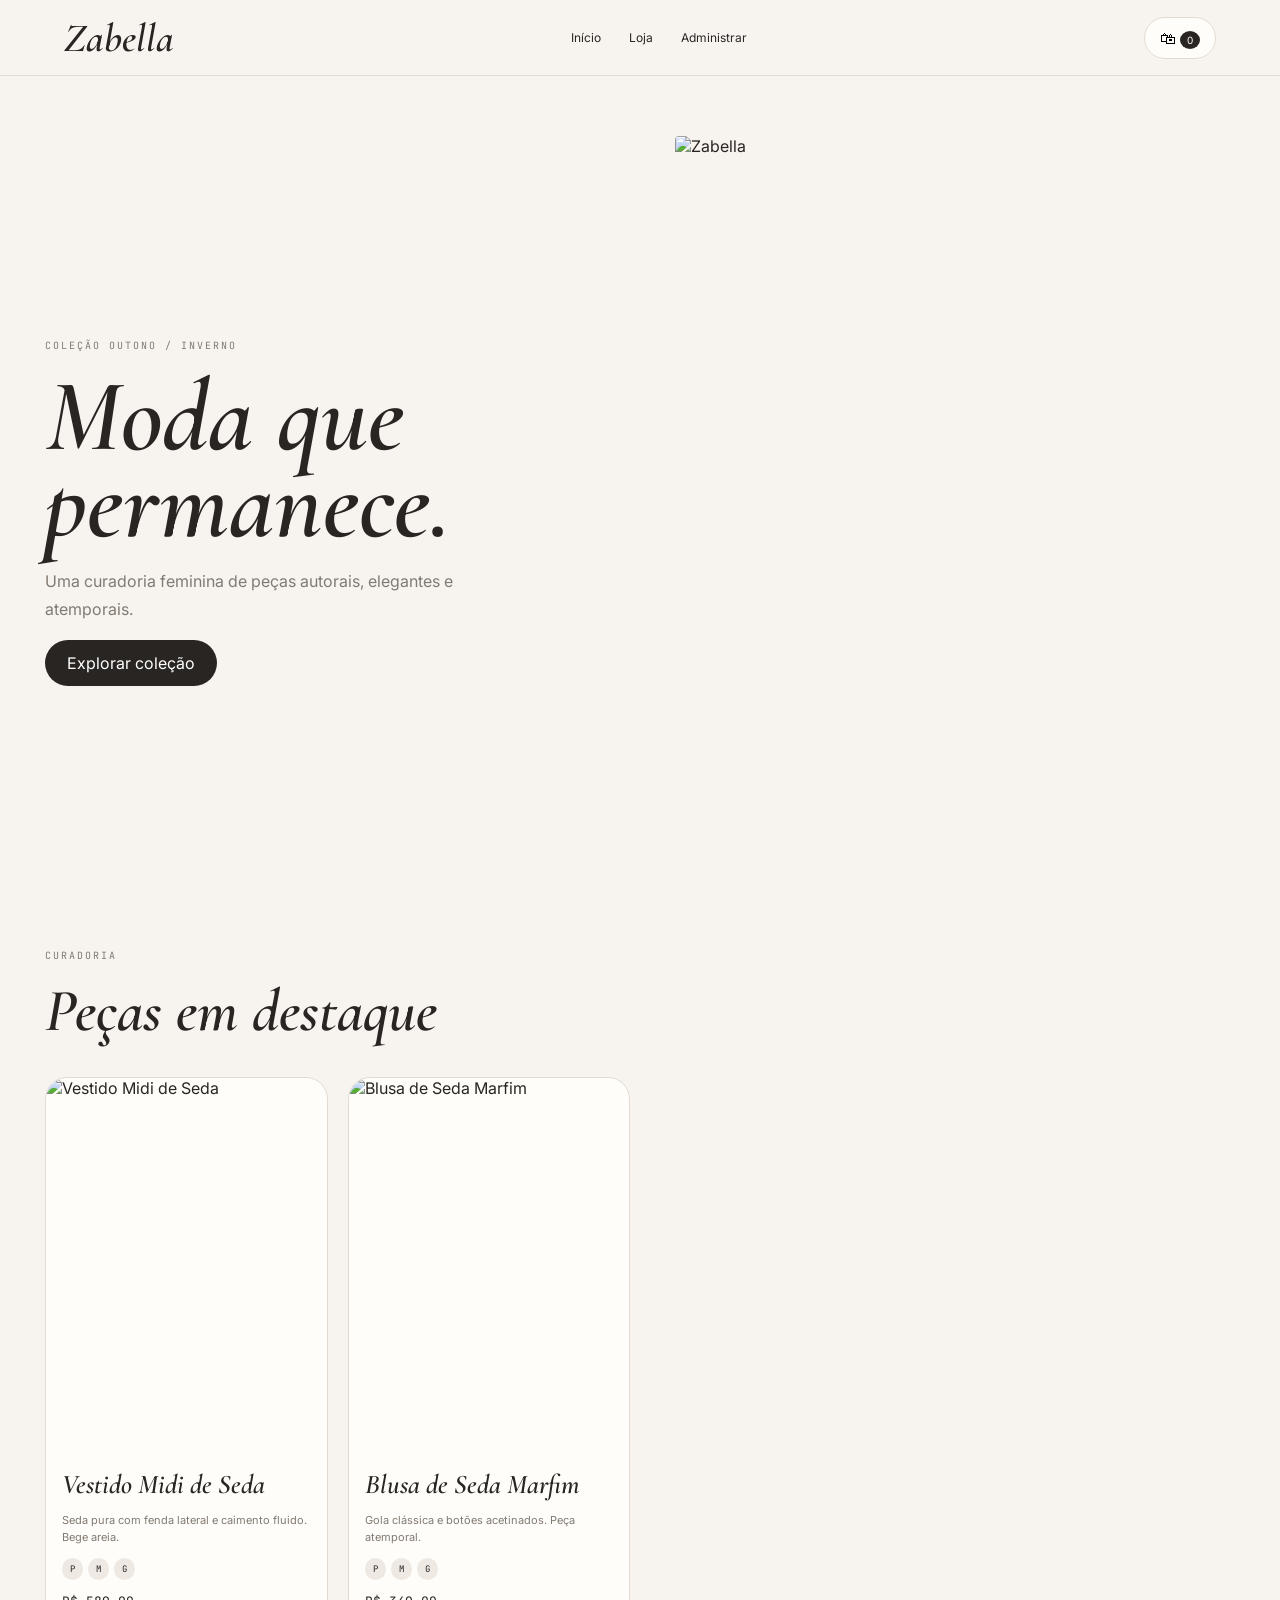
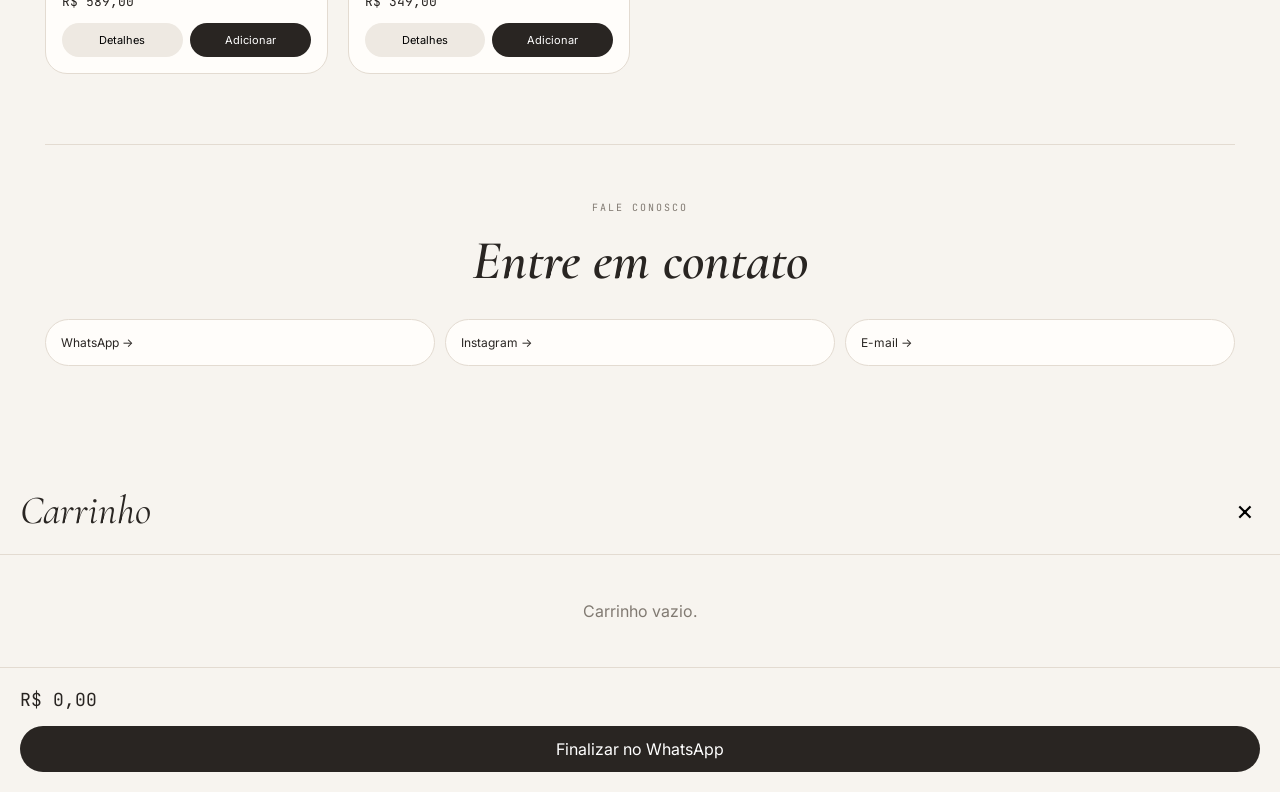
==== home.html @ bdbf889e "Add files via upload" ====
<!DOCTYPE html>
<html lang="pt-BR">
<head>
<meta charset="UTF-8">
<meta name="viewport" content="width=device-width,initial-scale=1">
<title>Zabella — Loja + Administrador</title>
<link rel="preconnect" href="https://fonts.googleapis.com">
<link rel="preconnect" href="https://fonts.gstatic.com" crossorigin>
<link href="https://fonts.googleapis.com/css2?family=Cormorant+Garamond:ital,wght@1,400;1,600&family=Inter:wght@300;400;500;600&family=JetBrains+Mono:wght@400&display=swap" rel="stylesheet">
<link rel="stylesheet" href="styles.css">
</head>
<body>
<div id="toast"></div>
<header class="header">
  <a href="#" class="logo" onclick="showPage('home');return false">Zabella</a>
  <nav>
    <a href="#" onclick="showPage('home');return false">Início</a>
    <a href="#" onclick="showPage('shop');return false">Loja</a>
    <a href="#" onclick="showPage('admin');return false">Administrar</a>
  </nav>
  <button class="cart" onclick="openCart()">🛍 <span id="count">0</span></button>
</header>

<section id="home" class="page">
  <div class="hero">
    <div>
      <span class="eyebrow">Coleção Outono / Inverno</span>
      <h1>Moda que permanece.</h1>
      <p>Uma curadoria feminina de peças autorais, elegantes e atemporais.</p>
      <button class="primary" onclick="showPage('shop')">Explorar coleção</button>
    </div>
    <img src="imagens/zabella-hero.jpg" alt="Zabella">
  </div>
  <div class="home-section">
    <span class="eyebrow">Curadoria</span><h2>Peças em destaque</h2>
    <div id="homeProducts" class="grid"></div>
    <div class="contact-public">
      <span class="eyebrow">Fale conosco</span>
      <h2>Entre em contato</h2>
      <div class="contact-links">
        <a id="publicWhatsapp" target="_blank">WhatsApp <span>→</span></a>
        <a id="publicInstagram" target="_blank">Instagram <span>→</span></a>
        <a id="publicEmail">E-mail <span>→</span></a>
      </div>
    </div>
  </div>
</section>

<section id="shop" class="page hidden">
  <div class="page-title">
    <span class="eyebrow">Zabella</span><h1>Nossa Vitrine</h1>
    <p>Escolha sua peça e finalize pelo WhatsApp.</p>
  </div>
  <div class="toolbar">
    <select id="filter" onchange="renderShop()"><option value="todos">Todas as categorias</option><option>Vestidos</option><option>Blazers</option><option>Calças</option><option>Blusas</option></select>
    <select id="sort" onchange="renderShop()"><option value="normal">Ordenar</option><option value="low">Menor preço</option><option value="high">Maior preço</option></select>
  </div>
  <div id="shopProducts" class="grid"></div>
</section>

<section id="admin" class="page hidden">
  <div id="loginBox" class="admin-login">
    <span class="eyebrow">Área restrita</span><h1>Administrador</h1>
    <p>Entre para gerenciar os produtos da loja.</p>
    <input id="adminPass" type="password" placeholder="Senha">
    <button class="primary" onclick="login()">Entrar</button>
    <small>Senha inicial: <b>zabella123</b></small>
  </div>

  <div id="adminPanel" class="hidden">
    <div class="admin-head">
      <div><span class="eyebrow">Painel</span><h1>Gerenciar loja</h1></div>
      <button class="secondary" onclick="logout()">Sair</button>
    </div>

    <div class="form-card contact-settings">
      <h2>Contatos da loja</h2>
      <p class="muted">Cadastre seus canais. Eles aparecem automaticamente nos botões de contato e nas compras pelo WhatsApp.</p>
      <div class="two">
        <label>WhatsApp<input id="settingWhatsapp" placeholder="5511999999999"></label>
        <label>Instagram<input id="settingInstagram" placeholder="@zabella ou link completo"></label>
      </div>
      <label>E-mail<input id="settingEmail" type="email" placeholder="contato@sualoja.com"></label>
      <button class="primary" onclick="saveContacts()">Salvar contatos</button>
    </div>
    <div class="stats"><div><b id="statProducts">0</b><span>Produtos</span></div><div><b id="statStock">0</b><span>Itens em estoque</span></div><div><b id="statFeatured">0</b><span>Destaques</span></div></div>

    <div class="admin-layout">
      <form id="productForm" class="form-card" onsubmit="saveProduct(event)">
        <h2 id="formTitle">Adicionar roupa</h2>
        <input type="hidden" id="editId">
        <label>Nome<input id="name" required placeholder="Ex.: Vestido Midi"></label>
        <label>Categoria<select id="category"><option>Vestidos</option><option>Blazers</option><option>Calças</option><option>Blusas</option></select></label>
        <label>Descrição<textarea id="description" required placeholder="Descrição da peça"></textarea></label>
        <div class="two"><label>Preço (R$)<input id="price" type="number" min="0" step="0.01" required></label><label>Estoque<input id="stock" type="number" min="0" value="1" required></label></div>
        <label>Tamanhos <input id="sizes" required placeholder="P, M, G"></label>
        <label>Foto da roupa<input id="photo" type="file" accept="image/*"></label>
        <div id="photoPreview" class="preview"></div>
        <label class="check"><input id="featured" type="checkbox"> Marcar como destaque</label>
        <div class="form-actions"><button class="primary" type="submit">Salvar produto</button><button class="secondary" type="button" onclick="resetForm()">Cancelar</button></div>
      </form>
      <div class="form-card"><h2>Produtos cadastrados</h2><div id="adminProducts"></div></div>
    </div>
  </div>
</section>

<div id="productModal" class="modal hidden"><div class="modal-card"><button onclick="closeModal()">×</button><div id="modalContent"></div></div></div>

<aside id="cartPanel"><div class="cart-head"><h2>Carrinho</h2><button onclick="closeCart()">×</button></div><div id="cartItems"></div><div class="cart-footer"><strong id="total">R$ 0,00</strong><button class="primary" onclick="checkout()">Finalizar no WhatsApp</button></div></aside><div id="overlay" onclick="closeCart()"></div>

<script src="script.js"></script>
</body>
</html>
---- styles.css ----
*{box-sizing:border-box}body{margin:0;background:#f7f4ef;color:#292522;font-family:Inter,Arial,sans-serif}button,input,select,textarea{font:inherit}button{cursor:pointer}a{text-decoration:none;color:inherit}.hidden{display:none!important}.header{height:76px;position:sticky;top:0;z-index:30;background:#f7f4efeF;backdrop-filter:blur(12px);border-bottom:1px solid #e3dbd1;display:flex;align-items:center;justify-content:space-between;padding:0 5vw}.logo{font:600 italic 40px "Cormorant Garamond",serif}.header nav{display:flex;gap:28px;font-size:12px}.cart{border:1px solid #e3dbd1;background:#fffdfa;border-radius:30px;padding:10px 15px}.cart span{background:#292522;color:white;border-radius:50%;padding:3px 7px;font-size:10px}.page{max-width:1250px;margin:auto;padding:60px 30px 100px}.hero{min-height:75vh;display:grid;grid-template-columns:1fr 1fr;align-items:center;gap:70px}.hero h1,.page-title h1,.admin-head h1{font:600 italic clamp(65px,8vw,110px)/.85 "Cormorant Garamond",serif;margin:20px 0}.hero p,.page-title p{color:#817a72;line-height:1.8;max-width:470px}.hero img{width:100%;aspect-ratio:3/4;object-fit:cover;border-radius:4px 70px}.eyebrow{font:10px "JetBrains Mono",monospace;text-transform:uppercase;letter-spacing:.2em;color:#817a72}.primary,.secondary{border-radius:30px;padding:13px 22px;border:0}.primary{background:#292522;color:white}.primary:hover{background:#a27658}.secondary{background:white;border:1px solid #e3dbd1}.home-section{padding-top:60px}.home-section h2{font:600 italic 60px "Cormorant Garamond",serif;margin:12px 0 30px}.grid{display:grid;grid-template-columns:repeat(4,1fr);gap:20px}.product{background:#fffdfa;border:1px solid #e3dbd1;border-radius:22px;overflow:hidden}.product img{width:100%;aspect-ratio:3/4;object-fit:cover;display:block}.product-info{padding:16px}.product h3{font:600 italic 27px "Cormorant Garamond",serif;margin:0}.desc{font-size:11px;color:#817a72;line-height:1.6}.price{font:13px "JetBrains Mono",monospace}.sizes{display:flex;gap:5px}.size{font:9px "JetBrains Mono",monospace;background:#eee9e2;padding:5px 8px;border-radius:20px}.actions{display:grid;grid-template-columns:1fr 1fr;gap:7px;margin-top:12px}.actions button{border:0;border-radius:25px;padding:10px;font-size:11px}.details{background:#eee9e2}.buy{background:#292522;color:#fff}.page-title{text-align:center}.page-title p{margin:auto}.toolbar{display:flex;justify-content:flex-end;gap:8px;margin:35px 0 20px}select,input,textarea{border:1px solid #e3dbd1;background:#fffdfa;border-radius:12px;padding:11px;color:#292522;width:100%}textarea{min-height:90px;resize:vertical}.admin-login{max-width:430px;margin:8vh auto;text-align:center;background:#fffdfa;border:1px solid #e3dbd1;border-radius:25px;padding:35px}.admin-login h1{font:600 italic 65px "Cormorant Garamond",serif;margin:15px 0}.admin-login input{margin:20px 0}.admin-login .primary{width:100%}.admin-login small{display:block;color:#817a72;margin-top:15px}.admin-head{display:flex;justify-content:space-between;align-items:center}.stats{display:grid;grid-template-columns:repeat(3,1fr);gap:15px;margin:20px 0}.stats div{background:#fffdfa;border:1px solid #e3dbd1;border-radius:18px;padding:20px}.stats b{font-size:28px;display:block}.stats span{font-size:10px;color:#817a72;text-transform:uppercase;letter-spacing:.12em}.admin-layout{display:grid;grid-template-columns:1fr 1.3fr;gap:20px}.form-card{background:#fffdfa;border:1px solid #e3dbd1;border-radius:22px;padding:25px}.form-card h2{font:italic 34px "Cormorant Garamond",serif;margin-top:0}.form-card label{display:block;font-size:11px;margin:12px 0;color:#817a72}.form-card label input,.form-card label textarea,.form-card label select{margin-top:6px}.two{display:grid;grid-template-columns:1fr 1fr;gap:10px}.check{display:flex!important;align-items:center;gap:8px}.check input{width:auto}.form-actions{display:flex;gap:8px;margin-top:20px}.preview img{width:100px;height:120px;object-fit:cover;border-radius:10px}.admin-item{display:grid;grid-template-columns:70px 1fr auto;gap:12px;align-items:center;padding:12px 0;border-bottom:1px solid #e3dbd1}.admin-item img{width:70px;height:85px;object-fit:cover;border-radius:9px}.admin-item h3{font-size:13px;margin:0}.admin-item p{font-size:11px;color:#817a72}.admin-item button{border:0;border-radius:20px;padding:7px 10px;margin:2px}.edit{background:#eee9e2}.delete{background:#f2dddd;color:#8b3d3d}.modal{position:fixed;inset:0;background:#0008;z-index:70;display:grid;place-items:center;padding:20px}.modal-card{background:#fffdfa;border-radius:25px;max-width:800px;width:100%;padding:25px;position:relative;max-height:90vh;overflow:auto}.modal-card>button{position:absolute;right:15px;top:8px;background:none;border:0;font-size:30px}.modal-product{display:grid;grid-template-columns:1fr 1fr;gap:25px}.modal-product img{width:100%;aspect-ratio:3/4;object-fit:cover;border-radius:15px}.modal-product h2{font:600 italic 55px "Cormorant Garamond",serif}.cart-panel{position:fixed;right:0;top:0;height:100vh;width:min(420px,100%);background:#fffdfa;z-index:80;transform:translateX(100%);transition:.3s;display:flex;flex-direction:column;box-shadow:-15px 0 50px #0002}.cart-panel.open{transform:none}.cart-head{display:flex;justify-content:space-between;padding:20px;border-bottom:1px solid #e3dbd1}.cart-head h2{font:italic 40px "Cormorant Garamond",serif;margin:0}.cart-head button{border:0;background:none;font-size:28px}.cart-item{display:grid;grid-template-columns:65px 1fr auto;gap:10px;padding:15px 20px;border-bottom:1px solid #e3dbd1}.cart-item img{width:65px;height:80px;object-fit:cover;border-radius:8px}.cart-item h4{margin:0;font-size:12px}.cart-item small{color:#817a72}.qty button{border:1px solid #ddd;background:white;border-radius:50%;width:24px;height:24px}.cart-footer{margin-top:auto;border-top:1px solid #e3dbd1;padding:20px}.cart-footer strong{display:block;font:18px "JetBrains Mono",monospace;margin-bottom:15px}.cart-footer .primary{width:100%}#overlay{display:none;position:fixed;inset:0;background:#0006;z-index:75}#overlay.open{display:block}#toast{position:fixed;right:20px;bottom:20px;background:#292522;color:white;padding:12px 18px;border-radius:30px;z-index:100;opacity:0;transform:translateY(10px);transition:.3s;font-size:12px}#toast.show{opacity:1;transform:none}@media(max-width:850px){.header nav{display:none}.hero,.admin-layout,.modal-product{grid-template-columns:1fr}.grid{grid-template-columns:repeat(2,1fr)}.hero h1{font-size:75px}.stats{grid-template-columns:1fr}.admin-head{align-items:start}.toolbar{justify-content:stretch}.toolbar select{flex:1}}@media(max-width:520px){.page{padding:40px 18px}.grid{grid-template-columns:1fr}.hero h1{font-size:65px}.header{padding:0 15px}.logo{font-size:34px}.two{grid-template-columns:1fr}}
.muted{color:#817a72;font-size:12px;line-height:1.7}
.contact-settings{margin:20px 0}
.contact-settings .primary{margin-top:10px}
.contact-public{margin-top:70px;padding-top:50px;border-top:1px solid #e3dbd1;text-align:center}
.contact-public h2{font:600 italic 55px "Cormorant Garamond",serif;margin:12px 0 25px}
.contact-links{display:grid;grid-template-columns:repeat(3,1fr);gap:10px}
.contact-links a{background:#fffdfa;border:1px solid #e3dbd1;border-radius:40px;padding:15px;display:flex;justify-content:space-between;font-size:12px}
.contact-links a:hover{border-color:#a27658}
@media(max-width:600px){.contact-links{grid-template-columns:1fr}}
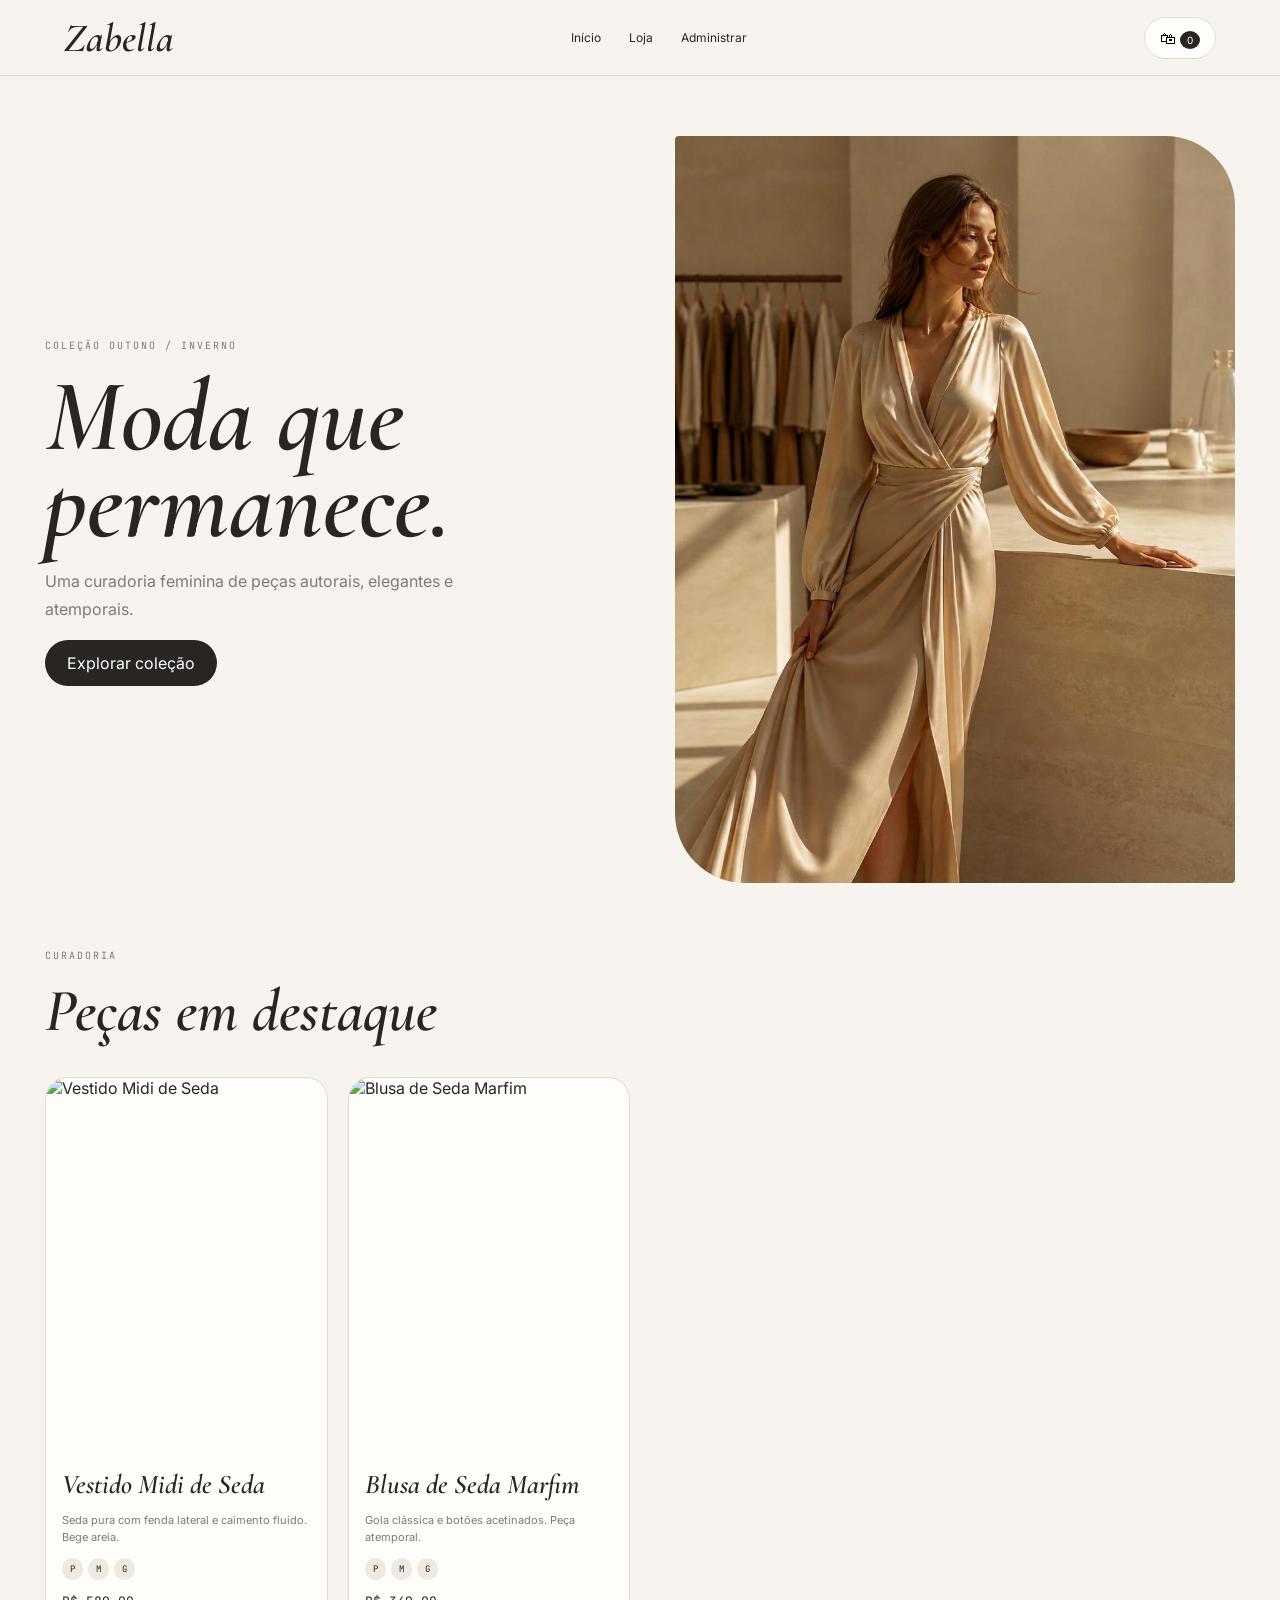
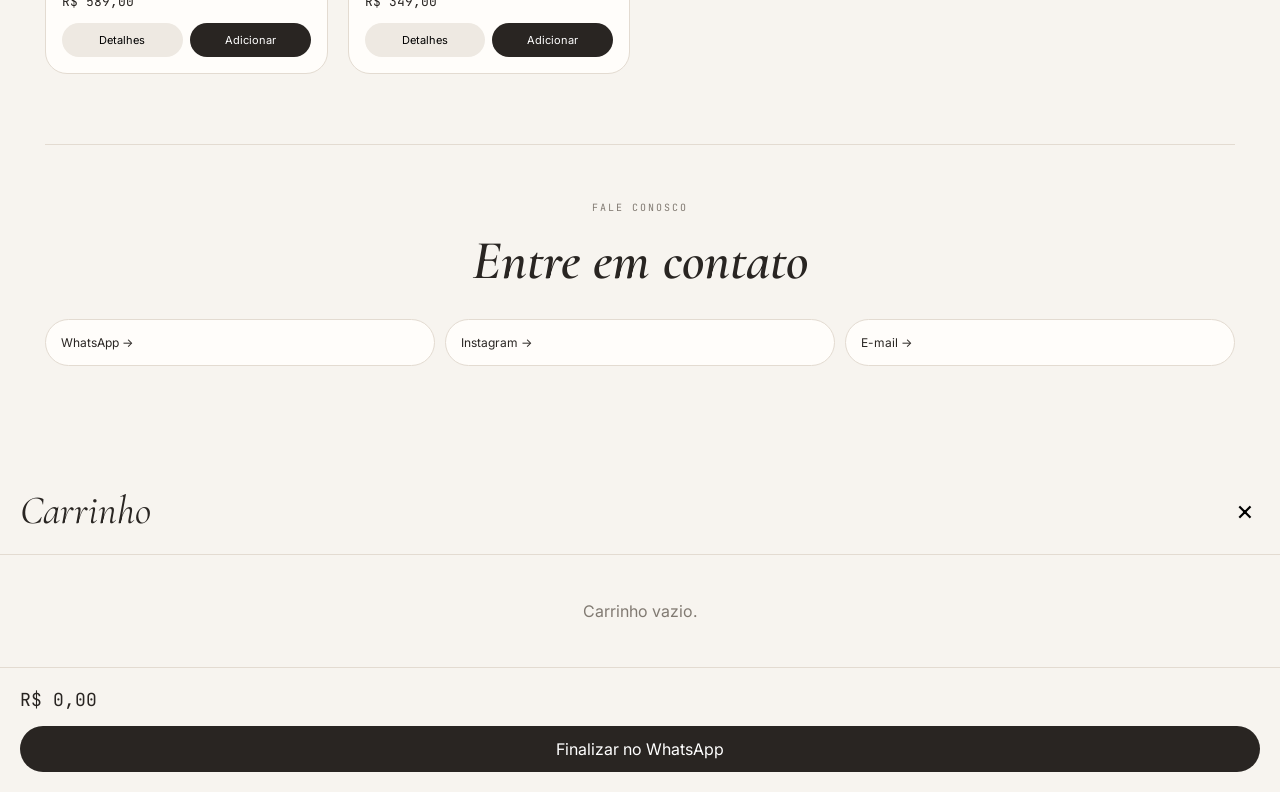
==== commit 9386b35c: "Add files via upload" ====
--- a/home.html
+++ b/home.html
@@ -29,7 +29,7 @@
       <p>Uma curadoria feminina de peças autorais, elegantes e atemporais.</p>
       <button class="primary" onclick="showPage('shop')">Explorar coleção</button>
     </div>
-    <img src="imagens/zabella-hero.jpg" alt="Zabella">
+    <img src="zabella-hero-D80D-Guf.jpg" alt="Zabella">
   </div>
   <div class="home-section">
     <span class="eyebrow">Curadoria</span><h2>Peças em destaque</h2>
